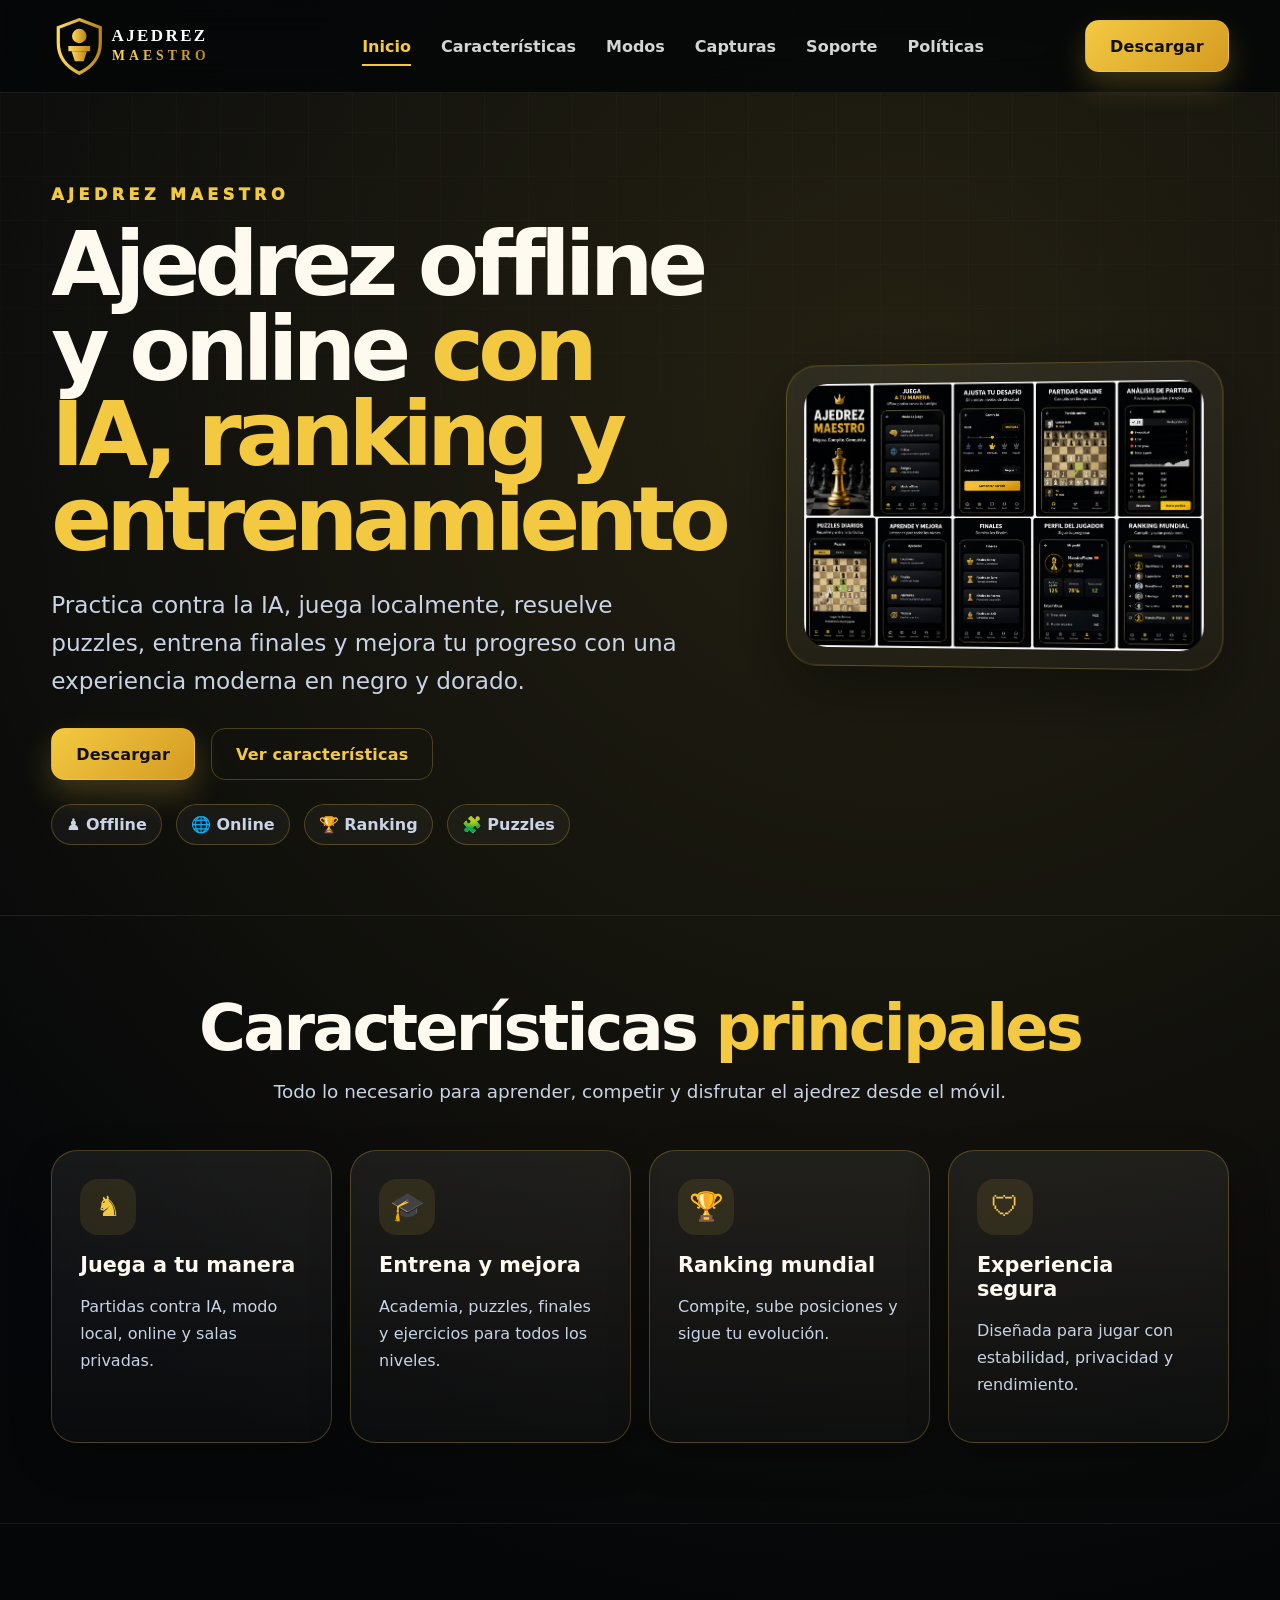
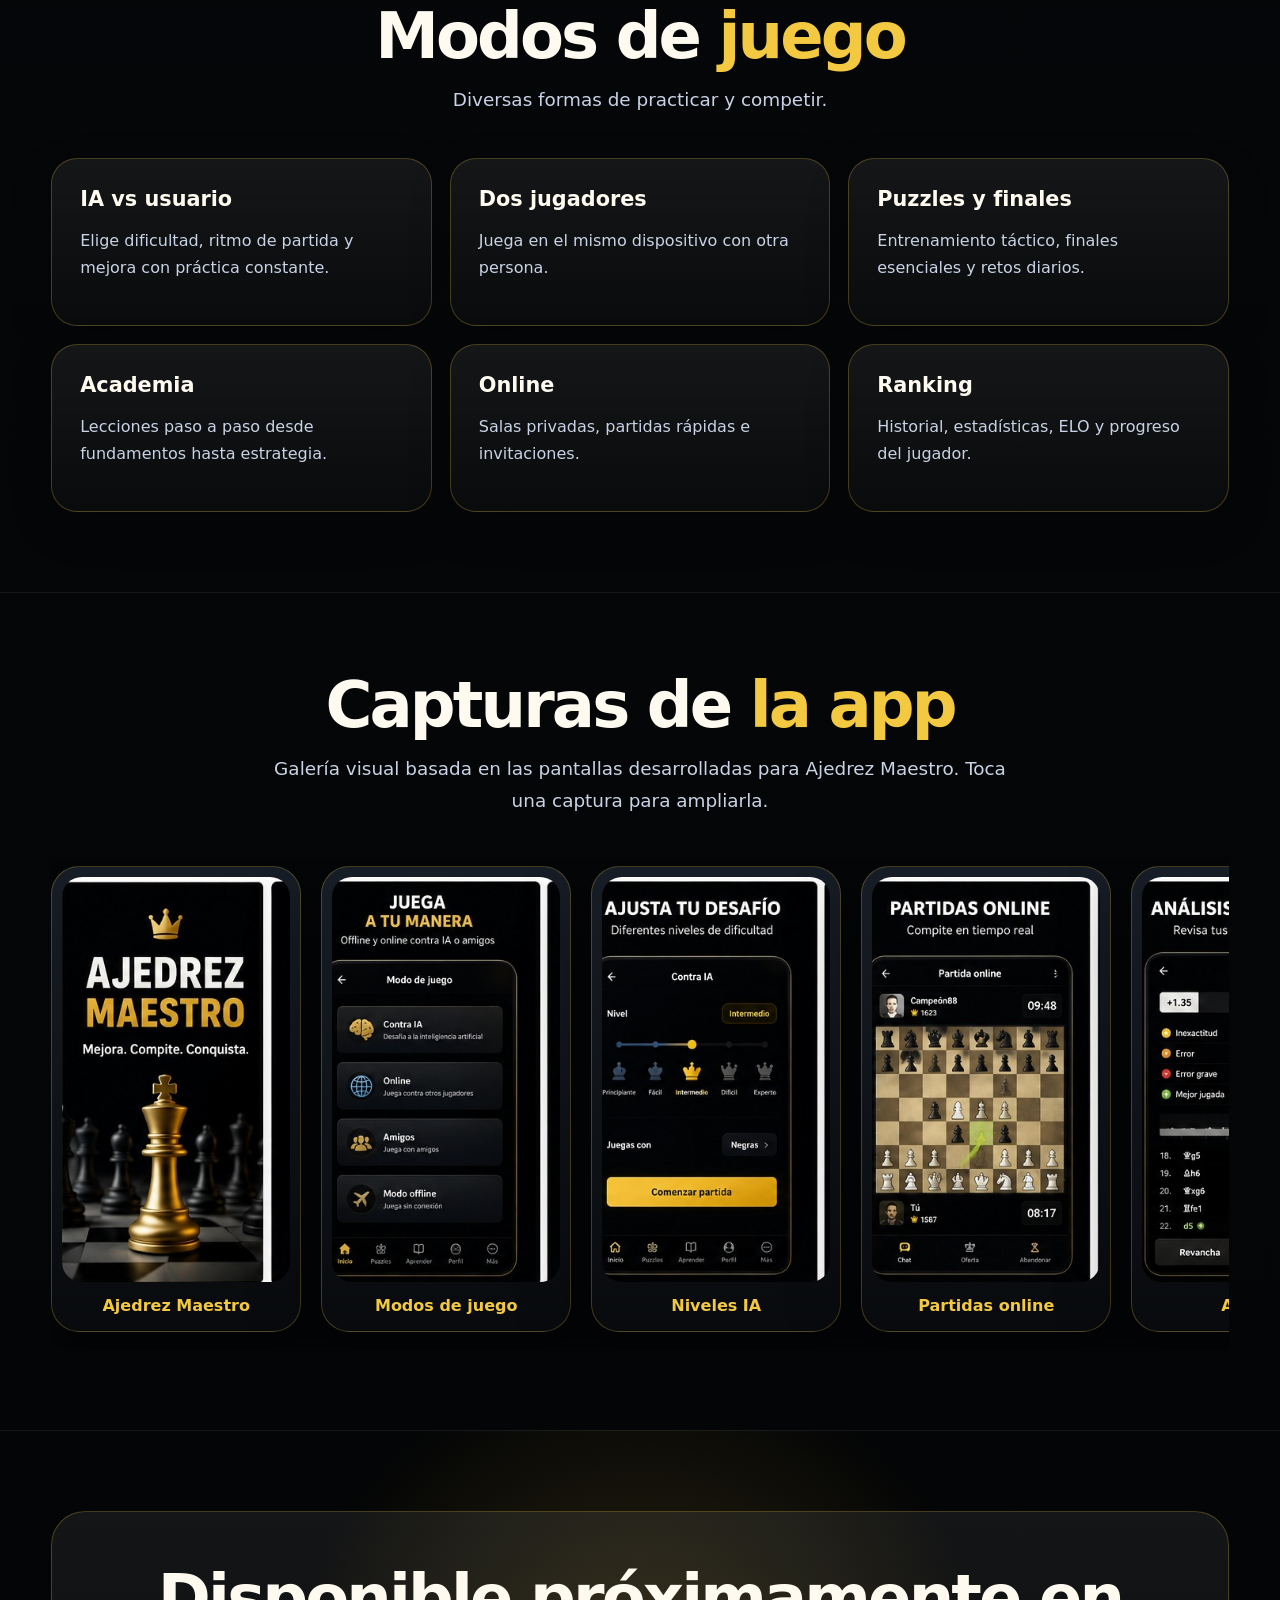
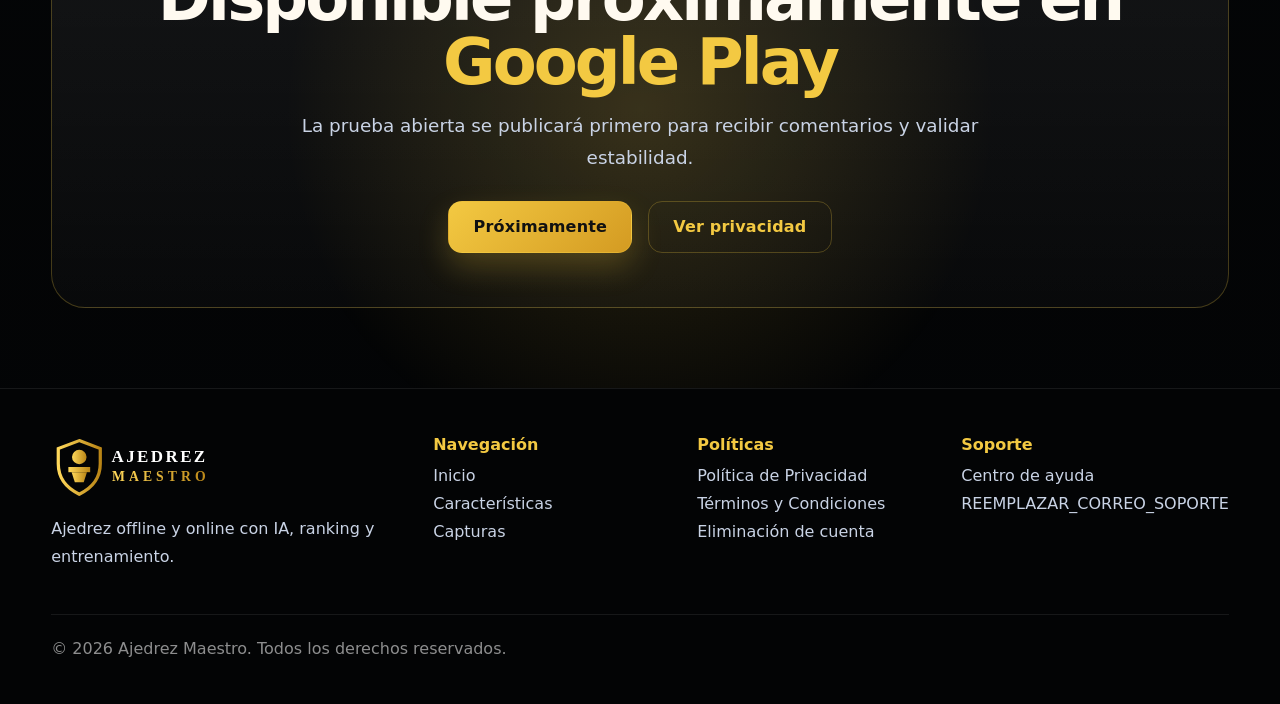
==== index.html @ 15743182 "Sitio web oficial de Ajedrez Maestro" ====
<!doctype html><html lang="es"><head><meta charset="utf-8"><meta name="viewport" content="width=device-width, initial-scale=1">
<meta name="description" content="Ajedrez Maestro: ajedrez offline y online con IA, ranking, puzzles, academia y entrenamiento.">
<link rel="icon" href="assets/favicon.svg"><link rel="stylesheet" href="css/style.css"><title>Ajedrez Maestro | Ajedrez offline y online</title></head>
<body><header class="header">
  <div class="container nav">
    <a class="logo" href="index.html"><img src="assets/logo.svg" alt="Ajedrez Maestro"></a>
    <button class="menu-toggle" aria-label="Abrir menú">☰</button>
    <nav class="menu">
      <a class="active" href="index.html">Inicio</a>
      <a href="index.html#caracteristicas">Características</a>
      <a href="index.html#modos">Modos</a>
      <a href="index.html#capturas">Capturas</a>
      <a class="" href="support.html">Soporte</a>
      <a class="" href="privacy.html">Políticas</a>
    </nav>
    <a class="btn" href="index.html#descargar">Descargar</a>
  </div>
</header>
<main>
<section class="hero">
  <div class="container hero-grid">
    <div>
      <div class="kicker">Ajedrez Maestro</div>
      <h1>Ajedrez offline y online <span>con IA, ranking y entrenamiento</span></h1>
      <p>Practica contra la IA, juega localmente, resuelve puzzles, entrena finales y mejora tu progreso con una experiencia moderna en negro y dorado.</p>
      <div class="actions"><a class="btn" href="#descargar">Descargar</a><a class="btn secondary" href="#caracteristicas">Ver características</a></div>
      <div class="badge-row"><span class="badge">♟ Offline</span><span class="badge">🌐 Online</span><span class="badge">🏆 Ranking</span><span class="badge">🧩 Puzzles</span></div>
    </div>
    <div class="hero-card"><img src="assets/hero/hero.jpg" alt="Vista promocional de Ajedrez Maestro"></div>
  </div>
</section>

<section class="section" id="caracteristicas">
  <div class="container">
    <div class="section-head"><h2 class="section-title">Características <span>principales</span></h2><p class="section-sub">Todo lo necesario para aprender, competir y disfrutar el ajedrez desde el móvil.</p></div>
    <div class="features">
      <article class="feature"><div class="icon">♞</div><h3>Juega a tu manera</h3><p>Partidas contra IA, modo local, online y salas privadas.</p></article>
      <article class="feature"><div class="icon">🎓</div><h3>Entrena y mejora</h3><p>Academia, puzzles, finales y ejercicios para todos los niveles.</p></article>
      <article class="feature"><div class="icon">🏆</div><h3>Ranking mundial</h3><p>Compite, sube posiciones y sigue tu evolución.</p></article>
      <article class="feature"><div class="icon">🛡</div><h3>Experiencia segura</h3><p>Diseñada para jugar con estabilidad, privacidad y rendimiento.</p></article>
    </div>
  </div>
</section>

<section class="section" id="modos">
  <div class="container">
    <div class="section-head"><h2 class="section-title">Modos de <span>juego</span></h2><p class="section-sub">Diversas formas de practicar y competir.</p></div>
    <div class="modes">
      <article class="mode"><h3>IA vs usuario</h3><p>Elige dificultad, ritmo de partida y mejora con práctica constante.</p></article>
      <article class="mode"><h3>Dos jugadores</h3><p>Juega en el mismo dispositivo con otra persona.</p></article>
      <article class="mode"><h3>Puzzles y finales</h3><p>Entrenamiento táctico, finales esenciales y retos diarios.</p></article>
      <article class="mode"><h3>Academia</h3><p>Lecciones paso a paso desde fundamentos hasta estrategia.</p></article>
      <article class="mode"><h3>Online</h3><p>Salas privadas, partidas rápidas e invitaciones.</p></article>
      <article class="mode"><h3>Ranking</h3><p>Historial, estadísticas, ELO y progreso del jugador.</p></article>
    </div>
  </div>
</section>

<section class="section" id="capturas">
  <div class="container">
    <div class="section-head"><h2 class="section-title">Capturas de <span>la app</span></h2><p class="section-sub">Galería visual basada en las pantallas desarrolladas para Ajedrez Maestro. Toca una captura para ampliarla.</p></div>
    <div class="gallery"><article class="shot" data-lightbox="assets/screenshots/splash.jpg"><img src="assets/screenshots/splash.jpg" alt="Ajedrez Maestro"><strong>Ajedrez Maestro</strong></article>
<article class="shot" data-lightbox="assets/screenshots/modes.jpg"><img src="assets/screenshots/modes.jpg" alt="Modos de juego"><strong>Modos de juego</strong></article>
<article class="shot" data-lightbox="assets/screenshots/difficulty.jpg"><img src="assets/screenshots/difficulty.jpg" alt="Niveles IA"><strong>Niveles IA</strong></article>
<article class="shot" data-lightbox="assets/screenshots/online.jpg"><img src="assets/screenshots/online.jpg" alt="Partidas online"><strong>Partidas online</strong></article>
<article class="shot" data-lightbox="assets/screenshots/analysis.jpg"><img src="assets/screenshots/analysis.jpg" alt="Análisis"><strong>Análisis</strong></article>
<article class="shot" data-lightbox="assets/screenshots/puzzles.jpg"><img src="assets/screenshots/puzzles.jpg" alt="Puzzles diarios"><strong>Puzzles diarios</strong></article>
<article class="shot" data-lightbox="assets/screenshots/academy.jpg"><img src="assets/screenshots/academy.jpg" alt="Academia"><strong>Academia</strong></article>
<article class="shot" data-lightbox="assets/screenshots/endgames.jpg"><img src="assets/screenshots/endgames.jpg" alt="Finales"><strong>Finales</strong></article>
<article class="shot" data-lightbox="assets/screenshots/profile.jpg"><img src="assets/screenshots/profile.jpg" alt="Perfil"><strong>Perfil</strong></article>
<article class="shot" data-lightbox="assets/screenshots/ranking.jpg"><img src="assets/screenshots/ranking.jpg" alt="Ranking"><strong>Ranking</strong></article></div>
  </div>
</section>

<section class="section cta" id="descargar">
  <div class="container cta-box">
    <h2 class="section-title">Disponible próximamente en <span>Google Play</span></h2>
    <p class="section-sub">La prueba abierta se publicará primero para recibir comentarios y validar estabilidad.</p>
    <div class="actions" style="justify-content:center"><a class="btn" href="#">Próximamente</a><a class="btn secondary" href="privacy.html">Ver privacidad</a></div>
  </div>
</section>
</main><footer class="footer">
  <div class="container footer-grid">
    <div>
      <img src="assets/logo.svg" alt="Ajedrez Maestro" style="width:210px">
      <p style="color:var(--muted);line-height:1.7">Ajedrez offline y online con IA, ranking y entrenamiento.</p>
    </div>
    <div><h4>Navegación</h4><a href="index.html">Inicio</a><a href="index.html#caracteristicas">Características</a><a href="index.html#capturas">Capturas</a></div>
    <div><h4>Políticas</h4><a href="privacy.html">Política de Privacidad</a><a href="terms.html">Términos y Condiciones</a><a href="delete-account.html">Eliminación de cuenta</a></div>
    <div><h4>Soporte</h4><a href="support.html">Centro de ayuda</a><a href="mailto:REEMPLAZAR_CORREO_SOPORTE">REEMPLAZAR_CORREO_SOPORTE</a></div>
  </div>
  <div class="container copyright">© 2026 Ajedrez Maestro. Todos los derechos reservados.</div>
</footer>
<div class="lightbox"><button class="close-lightbox">×</button><img alt="Captura de Ajedrez Maestro"></div>
<script src="js/app.js"></script></body></html>
---- css/style.css ----
:root{
  --bg:#050607;
  --bg2:#0a0d12;
  --panel:#111720;
  --panel2:#171d26;
  --gold:#f3c942;
  --gold2:#b98516;
  --text:#fffaf0;
  --muted:#c9d3e5;
  --line:rgba(243,201,66,.25);
  --shadow:0 22px 70px rgba(0,0,0,.45);
  --radius:26px;
}
*{box-sizing:border-box}
html{scroll-behavior:smooth}
body{
  margin:0;
  font-family:system-ui,-apple-system,Segoe UI,Roboto,Ubuntu,Cantarell,"Helvetica Neue",Arial,sans-serif;
  color:var(--text);
  background:
    radial-gradient(circle at 70% 10%, rgba(243,201,66,.13), transparent 34%),
    linear-gradient(180deg,#06080b 0%,#030405 100%);
}
body::before{
  content:"";
  position:fixed; inset:0; pointer-events:none; z-index:-1;
  background-image:
    linear-gradient(rgba(255,255,255,.025) 1px,transparent 1px),
    linear-gradient(90deg,rgba(255,255,255,.025) 1px,transparent 1px);
  background-size:44px 44px;
  mask-image:linear-gradient(to bottom,black,transparent 75%);
}
a{color:inherit;text-decoration:none}
img{max-width:100%;display:block}
.container{width:min(1180px,92%);margin:auto}
.header{
  position:sticky; top:0; z-index:50;
  background:rgba(4,6,8,.86);
  backdrop-filter:blur(18px);
  border-bottom:1px solid rgba(255,255,255,.08);
}
.nav{height:92px;display:flex;align-items:center;justify-content:space-between;gap:24px}
.logo{display:flex;align-items:center;gap:14px}
.logo img{width:210px;height:auto}
.menu{display:flex;align-items:center;gap:30px;font-weight:800;color:rgba(255,255,255,.83)}
.menu a{position:relative}
.menu a::after{content:"";position:absolute;left:0;right:0;bottom:-10px;height:2px;background:var(--gold);transform:scaleX(0);transition:.25s}
.menu a:hover,.menu a.active{color:var(--gold)}
.menu a:hover::after,.menu a.active::after{transform:scaleX(1)}
.btn{
  display:inline-flex;align-items:center;justify-content:center;gap:10px;
  min-height:52px;padding:0 24px;border-radius:14px;
  border:1px solid var(--line);font-weight:900;letter-spacing:.2px;
  background:linear-gradient(135deg,var(--gold),#d49b22);color:#111;
  box-shadow:0 14px 30px rgba(243,201,66,.22);
}
.btn.secondary{background:transparent;color:var(--gold);box-shadow:none}
.menu-toggle{display:none;background:transparent;color:#fff;border:1px solid var(--line);border-radius:12px;padding:10px 12px;font-size:22px}
.hero{
  position:relative;
  padding:92px 0 70px;
  overflow:hidden;
}
.hero-grid{display:grid;grid-template-columns:1.02fr .98fr;gap:56px;align-items:center}
.kicker{color:var(--gold);font-weight:1000;letter-spacing:.28em;text-transform:uppercase;margin-bottom:18px}
h1{
  margin:0;
  font-size:clamp(3rem,7vw,6.8rem);
  line-height:.95;
  letter-spacing:-.065em;
}
h1 span,.section-title span{color:var(--gold)}
.hero p{font-size:clamp(1.05rem,2vw,1.45rem);line-height:1.65;color:var(--muted);max-width:660px}
.actions{display:flex;flex-wrap:wrap;gap:16px;margin-top:28px}
.hero-card{
  position:relative;
  border:1px solid var(--line);
  border-radius:32px;
  padding:18px;
  background:linear-gradient(180deg,rgba(255,255,255,.06),rgba(255,255,255,.025));
  box-shadow:var(--shadow);
  transform:perspective(1000px) rotateY(-5deg);
}
.hero-card img{border-radius:24px;aspect-ratio:3/2;object-fit:cover}
.badge-row{display:flex;gap:14px;flex-wrap:wrap;margin-top:24px}
.badge{padding:10px 14px;border:1px solid var(--line);border-radius:999px;background:rgba(255,255,255,.04);color:var(--muted);font-weight:700}
.section{padding:80px 0;border-top:1px solid rgba(255,255,255,.07)}
.section-head{text-align:center;margin-bottom:42px}
.section-title{font-size:clamp(2.3rem,5vw,4.2rem);line-height:1;margin:0 0 16px;letter-spacing:-.045em}
.section-sub{color:var(--muted);font-size:1.15rem;max-width:760px;margin:auto;line-height:1.7}
.features{display:grid;grid-template-columns:repeat(4,1fr);gap:18px}
.feature,.mode,.policy-card{
  background:linear-gradient(180deg,rgba(255,255,255,.065),rgba(255,255,255,.025));
  border:1px solid var(--line);
  border-radius:var(--radius);
  padding:28px;
  box-shadow:0 16px 42px rgba(0,0,0,.23);
}
.icon{width:56px;height:56px;border-radius:18px;display:grid;place-items:center;background:rgba(243,201,66,.1);color:var(--gold);font-size:28px;margin-bottom:18px}
.feature h3,.mode h3,.policy-card h3{margin:0 0 10px;font-size:1.3rem}
.feature p,.mode p,.policy-card p,.page-content p,.page-content li{color:var(--muted);line-height:1.7}
.modes{display:grid;grid-template-columns:repeat(3,1fr);gap:18px}
.gallery-wrap{position:relative}
.gallery{
  display:flex;gap:20px;overflow-x:auto;scroll-snap-type:x mandatory;padding:8px 0 18px;
  scrollbar-color:var(--gold) rgba(255,255,255,.08);
}
.shot{
  min-width:250px;scroll-snap-align:center;
  border:1px solid var(--line);border-radius:28px;padding:10px;
  background:linear-gradient(180deg,#171d26,#080a0d);
  box-shadow:var(--shadow);cursor:pointer;transition:.25s;
}
.shot:hover{transform:translateY(-8px)}
.shot img{border-radius:20px;aspect-ratio:9/16;object-fit:cover}
.shot strong{display:block;text-align:center;padding:14px 6px 6px;color:var(--gold)}
.cta{
  text-align:center;
  background:radial-gradient(circle at center,rgba(243,201,66,.18),transparent 52%);
}
.cta-box{
  border:1px solid var(--line);border-radius:34px;padding:54px 24px;
  background:linear-gradient(180deg,rgba(255,255,255,.07),rgba(255,255,255,.025));
}
.footer{padding:46px 0;border-top:1px solid rgba(255,255,255,.08);background:#030405}
.footer-grid{display:grid;grid-template-columns:1.5fr 1fr 1fr 1fr;gap:28px}
.footer a{display:block;color:var(--muted);margin:9px 0}
.footer h4{color:var(--gold);margin:0 0 12px}
.copyright{border-top:1px solid rgba(255,255,255,.08);margin-top:28px;padding-top:24px;color:rgba(255,255,255,.55)}
.page-hero{padding:70px 0 32px;text-align:center}
.page-hero h1{font-size:clamp(2.8rem,6vw,5rem)}
.page-content{padding:34px 0 80px}
.policy-grid{display:grid;grid-template-columns:260px 1fr;gap:26px;align-items:start}
.toc{position:sticky;top:112px;border:1px solid var(--line);border-radius:22px;padding:20px;background:rgba(255,255,255,.04)}
.toc a{display:block;color:var(--muted);padding:9px 0}
.policy-stack{display:grid;gap:18px}
.lightbox{
  position:fixed;inset:0;display:none;align-items:center;justify-content:center;z-index:100;
  background:rgba(0,0,0,.86);padding:24px;
}
.lightbox.open{display:flex}
.lightbox img{max-height:88vh;border-radius:26px;border:1px solid var(--line)}
.close-lightbox{position:absolute;right:24px;top:20px;border:1px solid var(--line);background:#10151d;color:#fff;border-radius:12px;font-size:24px;padding:8px 14px;cursor:pointer}
@media (max-width:900px){
  .nav{height:82px}
  .menu{display:none;position:absolute;top:82px;left:0;right:0;background:#050607;border-bottom:1px solid var(--line);padding:20px;flex-direction:column}
  .menu.open{display:flex}
  .menu-toggle{display:block}
  .logo img{width:170px}
  .hero-grid,.policy-grid{grid-template-columns:1fr}
  .hero-card{transform:none}
  .features,.modes,.footer-grid{grid-template-columns:1fr}
  h1{font-size:3.3rem}
}
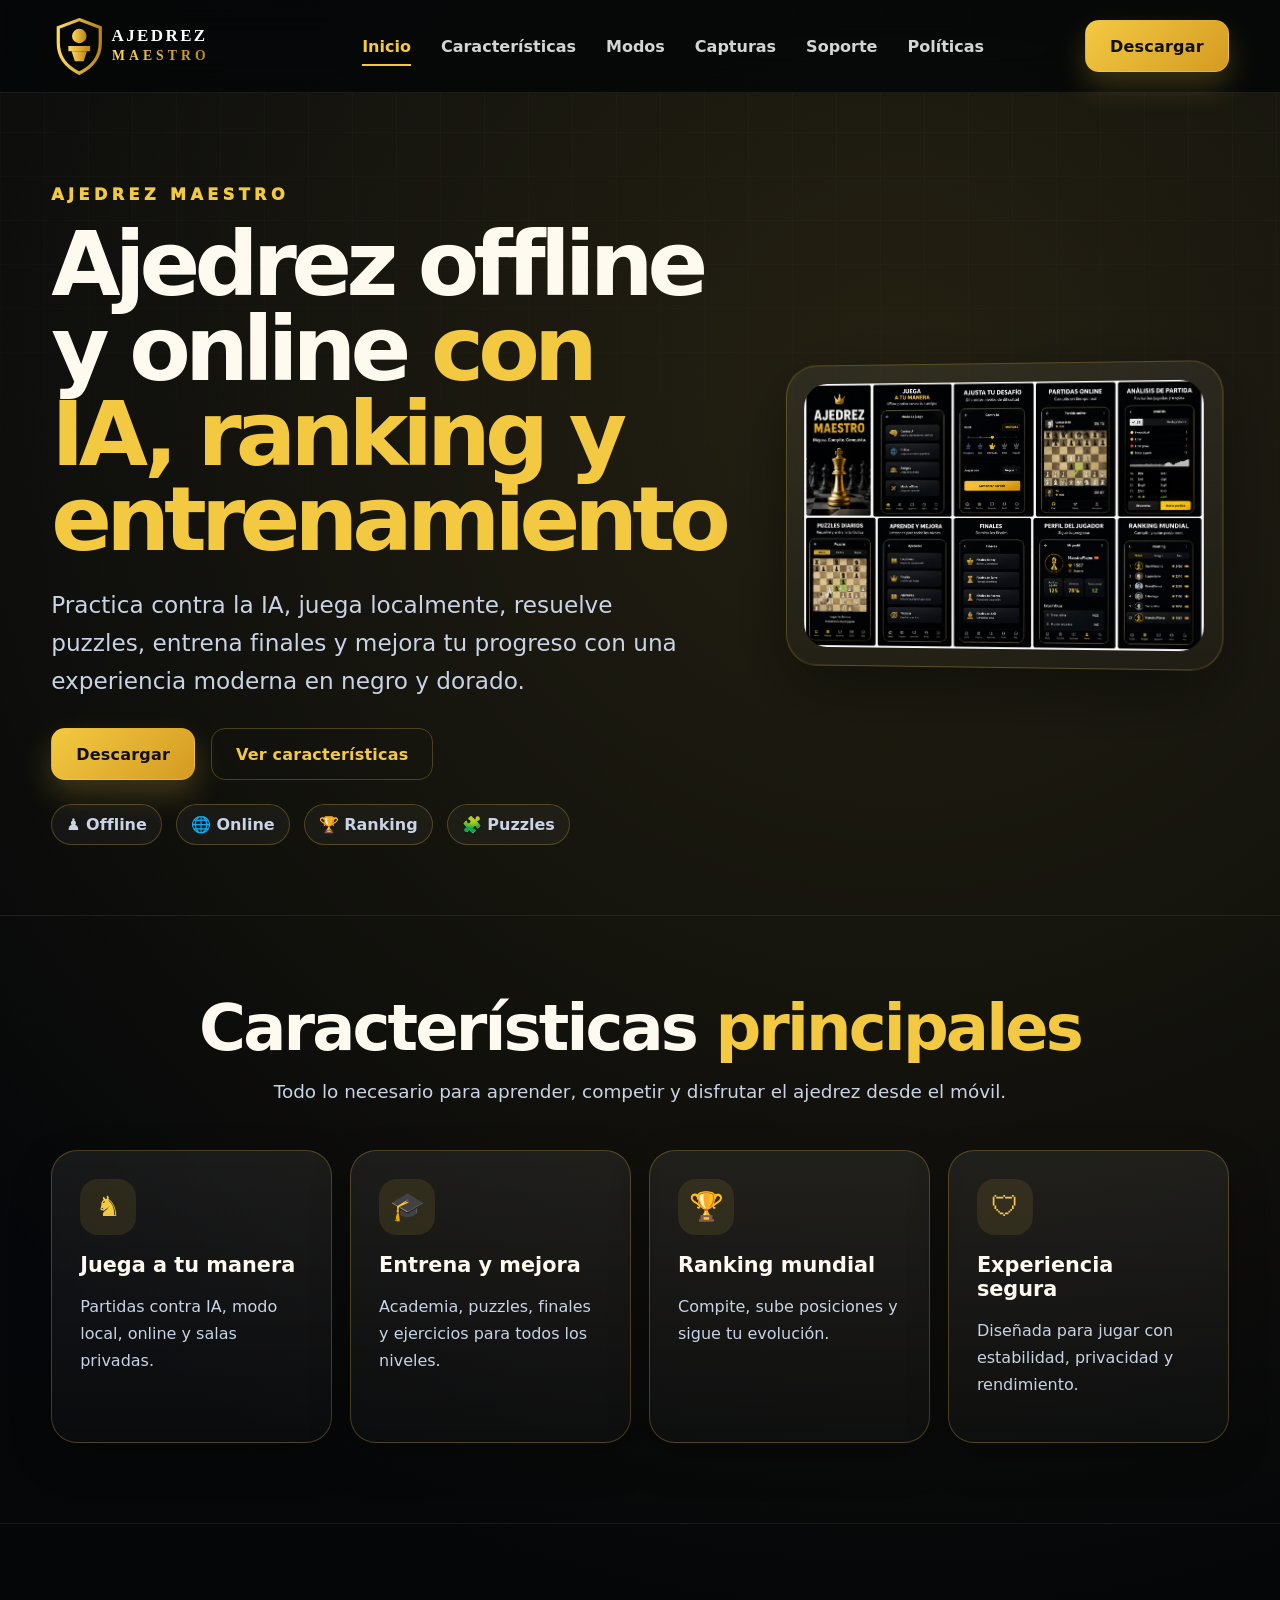
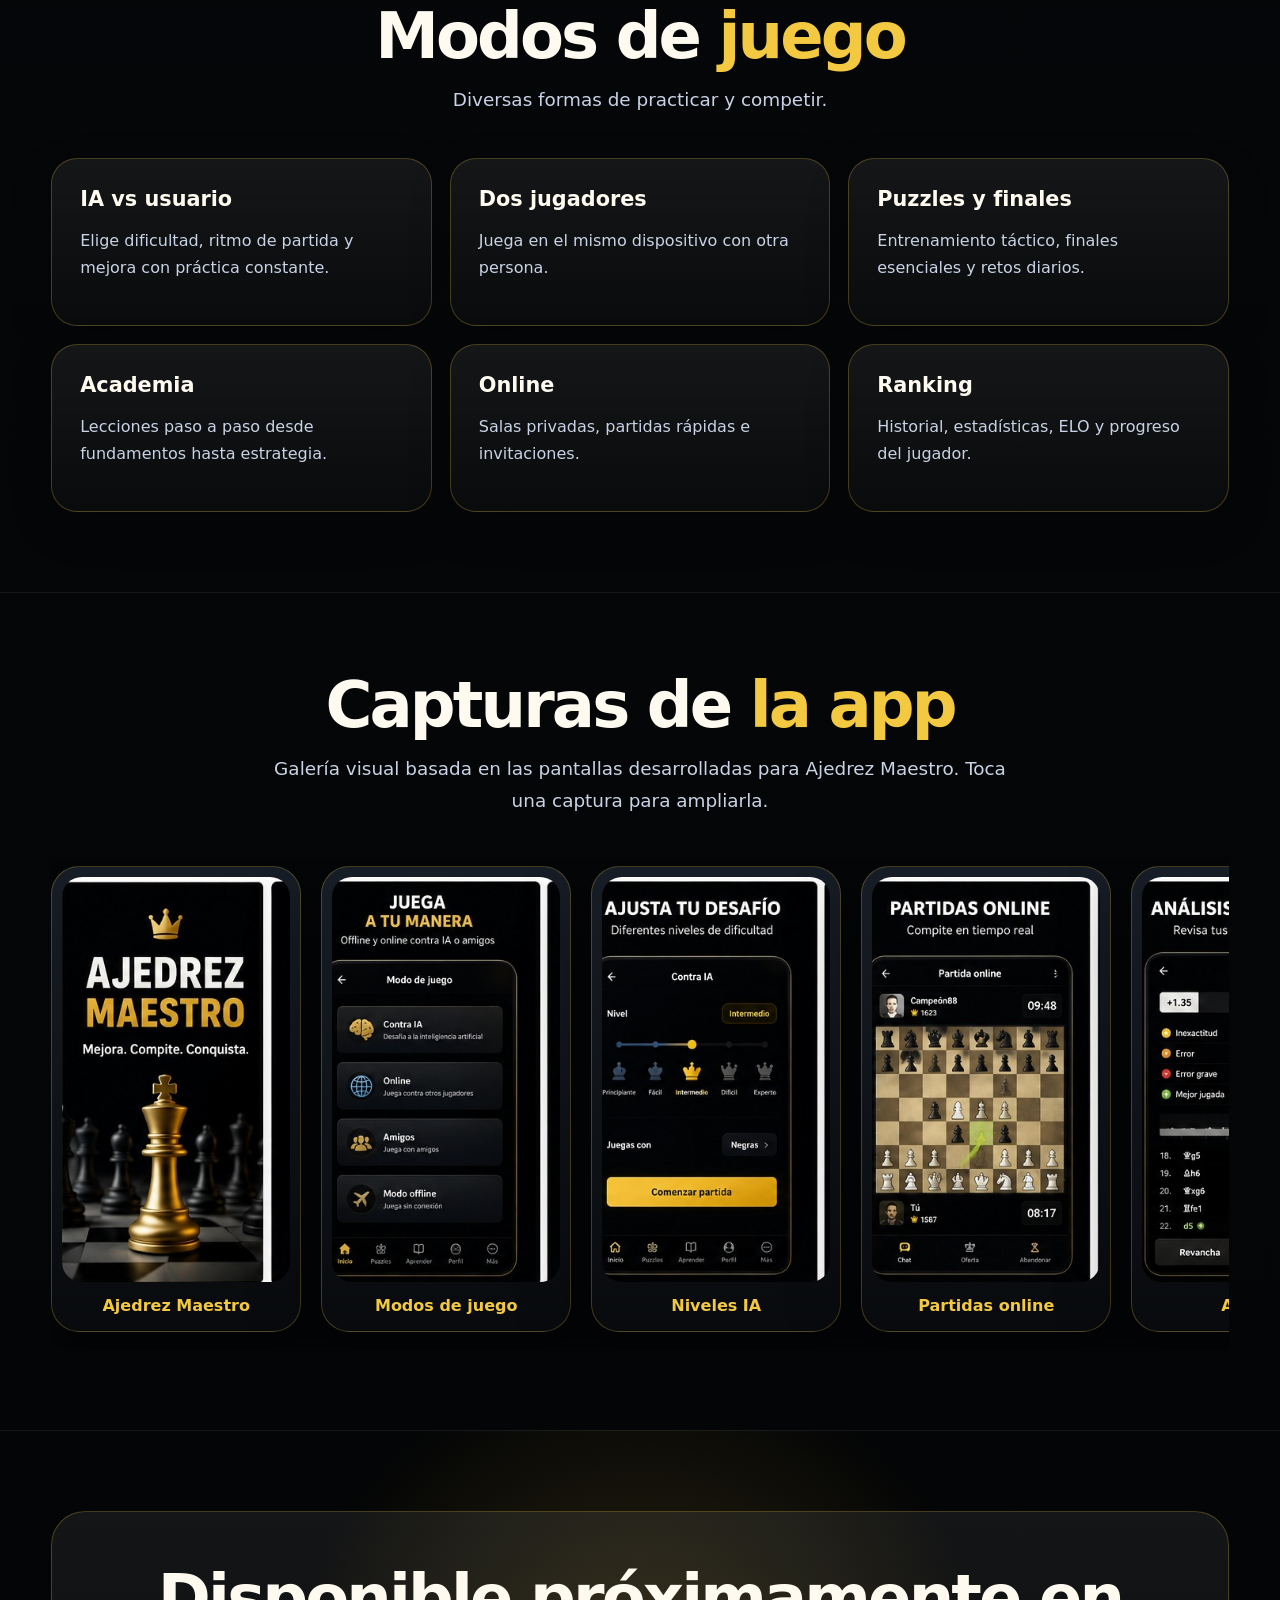
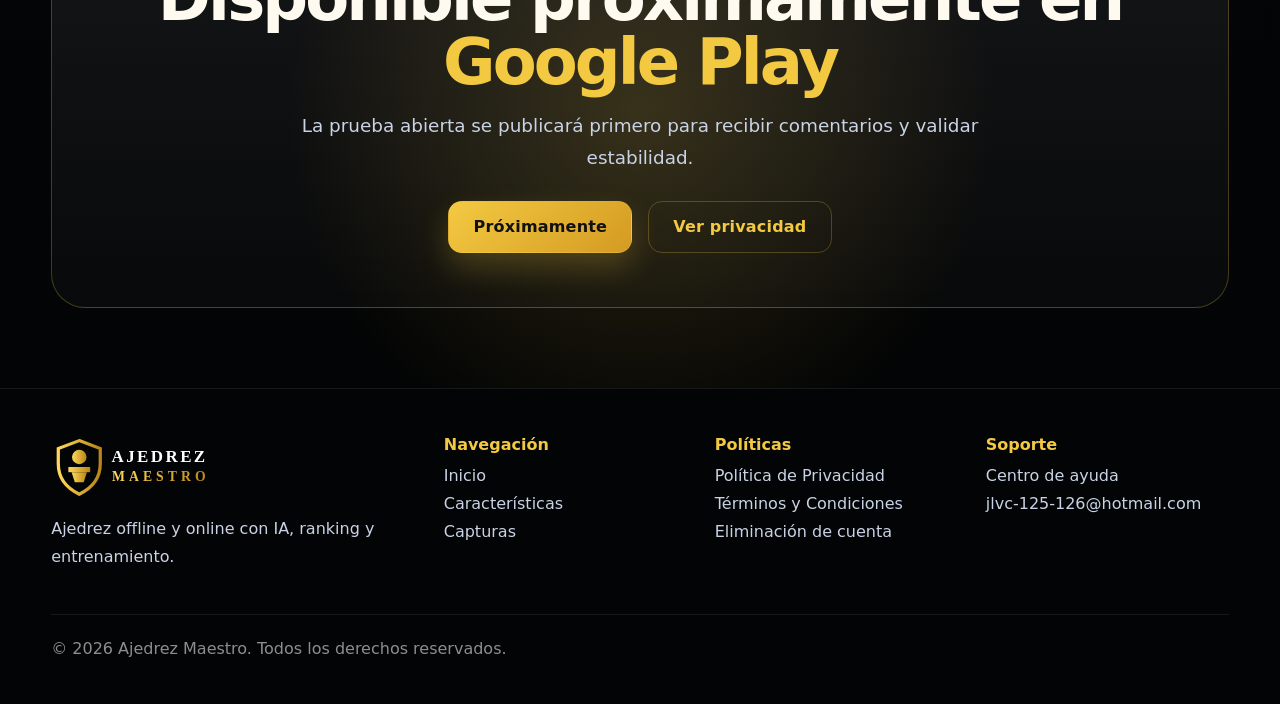
==== commit 4ccf0371: "index.htmlindex.html" ====
--- a/index.html
+++ b/index.html
@@ -87,9 +87,9 @@
     </div>
     <div><h4>Navegación</h4><a href="index.html">Inicio</a><a href="index.html#caracteristicas">Características</a><a href="index.html#capturas">Capturas</a></div>
     <div><h4>Políticas</h4><a href="privacy.html">Política de Privacidad</a><a href="terms.html">Términos y Condiciones</a><a href="delete-account.html">Eliminación de cuenta</a></div>
-    <div><h4>Soporte</h4><a href="support.html">Centro de ayuda</a><a href="mailto:REEMPLAZAR_CORREO_SOPORTE">REEMPLAZAR_CORREO_SOPORTE</a></div>
+    <div><h4>Soporte</h4><a href="support.html">Centro de ayuda</a><a href="mailto:REEMPLAZAR_CORREO_SOPORTE">jlvc-125-126@hotmail.com</a></div>
   </div>
   <div class="container copyright">© 2026 Ajedrez Maestro. Todos los derechos reservados.</div>
 </footer>
 <div class="lightbox"><button class="close-lightbox">×</button><img alt="Captura de Ajedrez Maestro"></div>
-<script src="js/app.js"></script></body></html>+<script src="js/app.js"></script></body></html>
